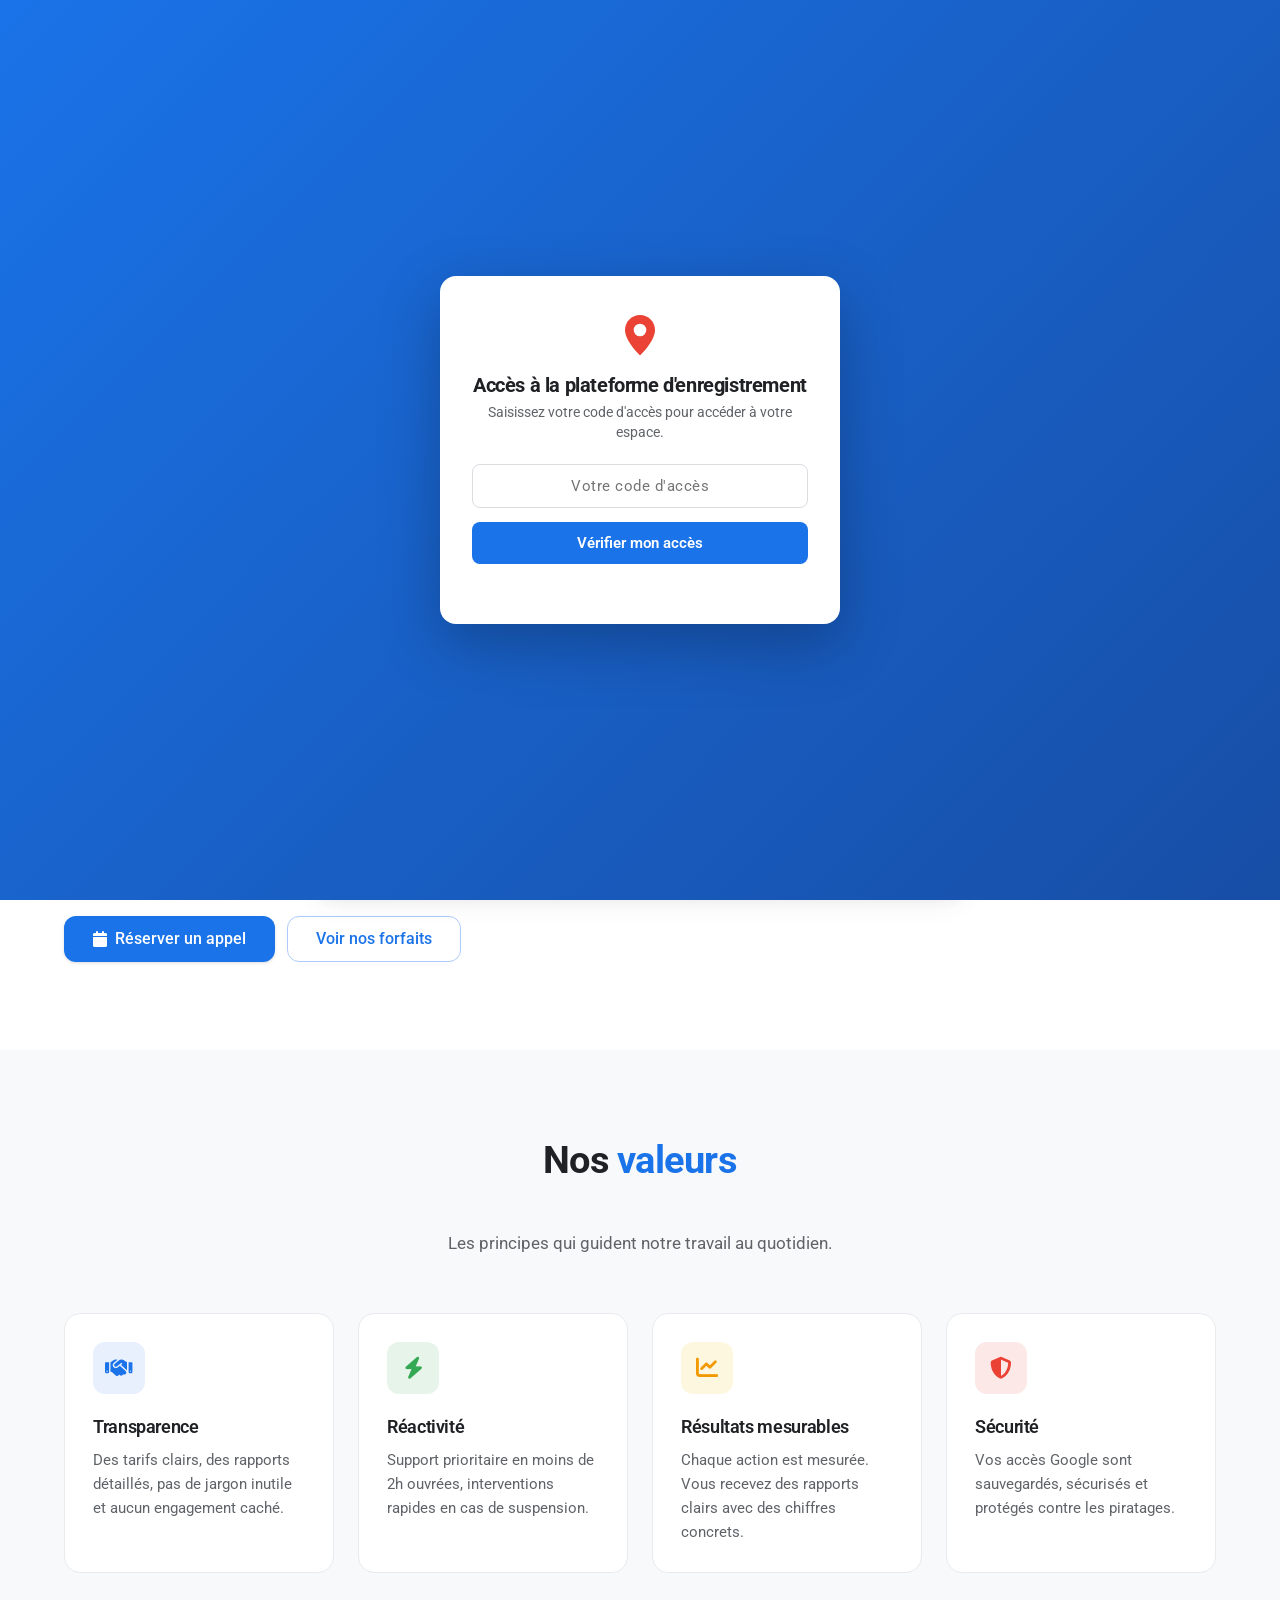
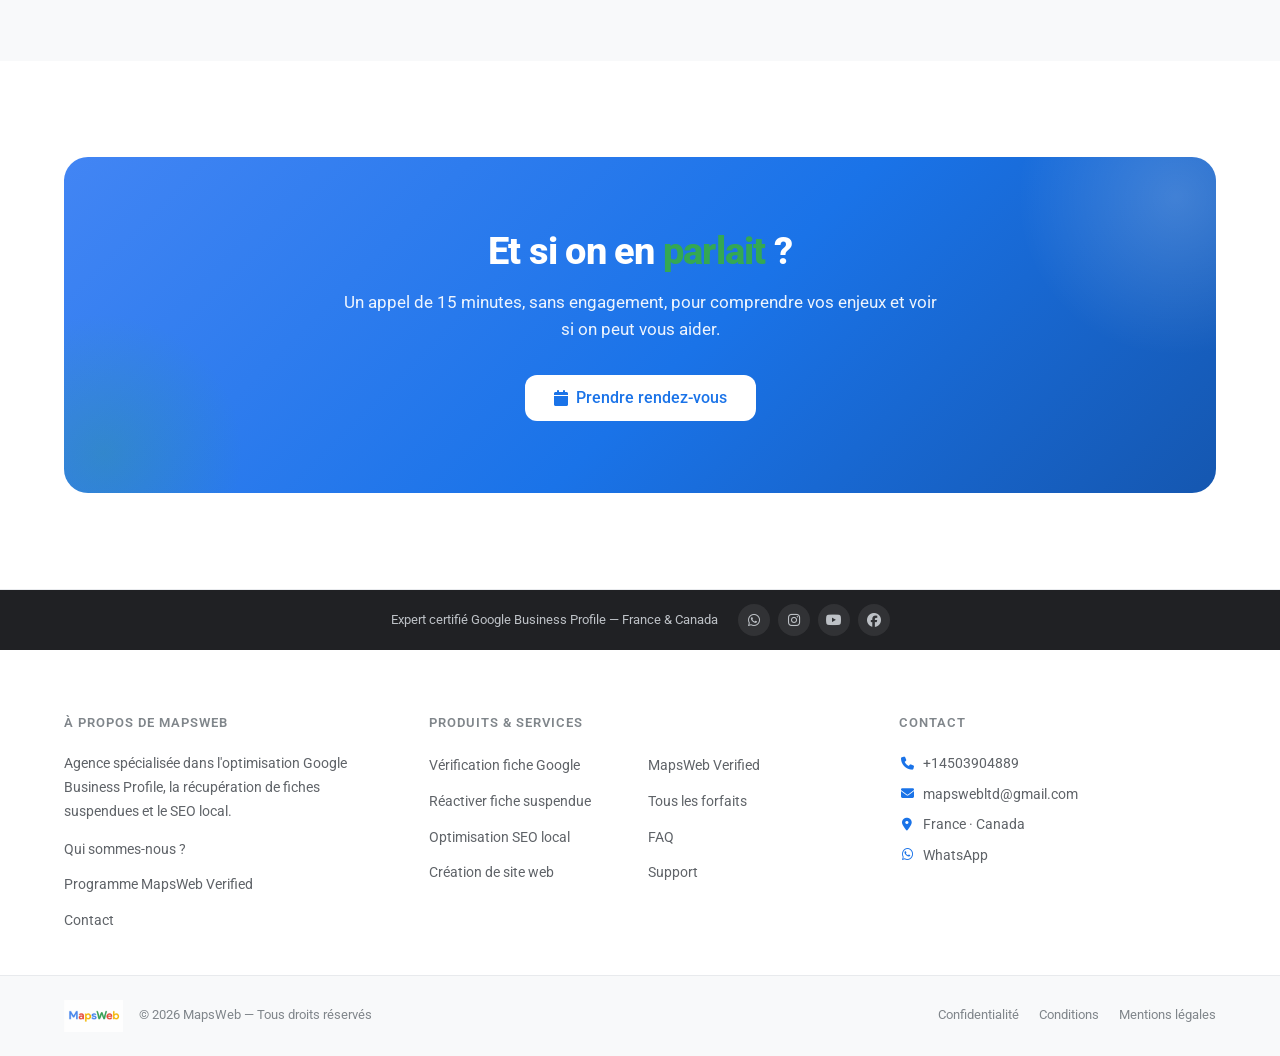
==== mapsweb-site/pages/a-propos.html @ fd5aecb0 "Add files via upload" ====
<!DOCTYPE html>
<html lang="fr">
<head>
<meta charset="UTF-8">
<meta name="viewport" content="width=device-width, initial-scale=1.0">
<title>À propos — MapsWeb</title>
<link rel="icon" type="image/svg+xml" href="../img/favicon.svg">
<link rel="icon" type="image/png" sizes="32x32" href="../img/favicon-32.png">
<link rel="icon" type="image/png" sizes="16x16" href="../img/favicon-16.png">
<link rel="apple-touch-icon" href="../img/apple-touch-icon.png">
<link rel="shortcut icon" href="../img/favicon.ico">
<meta name="description" content="Découvrez MapsWeb, agence certifiée Google Business Profile.">
<link rel="preconnect" href="https://fonts.googleapis.com">
<link rel="preconnect" href="https://fonts.gstatic.com" crossorigin>
<link href="https://fonts.googleapis.com/css2?family=Roboto:wght@300;400;500;700;900&family=Material+Icons&family=Material+Icons+Outlined&display=swap" rel="stylesheet">
<link rel="stylesheet" href="https://cdnjs.cloudflare.com/ajax/libs/font-awesome/6.4.0/css/all.min.css">
<link rel="stylesheet" href="../css/mapsweb.css">
<link rel="stylesheet" href="../css/header-footer.css">

</head>
<body>

<header class="mw-header">
  <div class="mw-container mw-header-row">
    <a href="../index.html" class="mw-brand" aria-label="MapsWeb - Accueil">
      <span class="mw-brand-logo"><img src="../img/mapsweb-logo-google.png" alt="MapsWeb"></span>
      <span class="mw-verified-badge"><i class="fa-solid fa-circle-check"></i> Google Business Verified Agency</span>
    </a>
    <nav class="mw-nav" aria-label="Menu principal">
      <ul class="mw-menu" id="mw-main-menu">
        <li><a href="../index.html">Accueil</a></li>
        <li><a href="a-propos.html" class="active">À propos</a></li>
        <li><a href="services.html">Services</a></li>
        <li><a href="verified.html">MapsWeb Verified</a></li>
        <li><a href="tarifs.html">Nos Forfaits</a></li>
        <li><a href="contact.html">Contact</a></li>
      </ul>
    </nav>
    <div class="mw-header-right">
      <a href="contact.html" class="btn btn-primary btn-sm">Demander mon audit gratuit</a>
      <button class="mw-burger" id="mw-burger" aria-label="Ouvrir le menu"><span></span><span></span><span></span></button>
    </div>
  </div>
</header>

<section class="inner-hero">
  <div class="container-narrow">
    <span class="g-dots"><span></span><span></span><span></span><span></span></span>
    <h1>À propos de <span class="text-blue">MapsWeb</span></h1>
    <p class="lead">Une agence 100% spécialisée Google Business Profile, avec une obsession : rendre les entreprises locales incontournables sur Google et Maps.</p>
  </div>
</section>

<section class="about-story">
  <div class="container">
    <div class="about-grid">
      <div>
        <span class="eyebrow">Notre histoire</span>
        <h2>Passionnés de visibilité locale au service de votre croissance</h2>
        <p>C'est une chose d'être passionné par quelque chose, mais c'en est une autre de mettre cette passion au service de résultats utiles. Notre objectif est simple : vous aider à atteindre vos objectifs commerciaux grâce à une visibilité maîtrisée sur Google.</p>
        <p>Fondée par des experts certifiés Google Business Profile intervenant aussi bien en France qu'au Canada, MapsWeb accompagne aujourd'hui des centaines de TPE, PME, artisans, commerçants et franchises dans leur croissance locale.</p>
        <p>Nous croyons en une approche <strong>transparente</strong>, <strong>mesurable</strong> et <strong>sans langue de bois</strong> : chaque action a un objectif concret et chaque euro investi doit générer un retour.</p>
        <div class="about-cta">
          <a href="contact.html" class="btn btn-primary btn-lg"><i class="fa-solid fa-calendar"></i> Réserver un appel</a>
          <a href="tarifs.html" class="btn btn-secondary btn-lg">Voir nos forfaits</a>
        </div>
      </div>
      <div class="about-stats-wrap">
        <div class="about-stats">
          <div class="stat"><b>650+</b><span>Projets livrés</span></div>
          <div class="stat"><b>97%</b><span>Taux de succès réactivations</span></div>
          <div class="stat"><b>500+</b><span>Fiches optimisées</span></div>
          <div class="stat"><b>2 pays</b><span>France &amp; Canada</span></div>
        </div>
      </div>
    </div>
  </div>
</section>

<section class="about-values">
  <div class="container">
    <div class="section-head">
      <h2>Nos <span class="text-blue">valeurs</span></h2>
      <p>Les principes qui guident notre travail au quotidien.</p>
    </div>
    <div class="values-grid">
      <div class="value-card"><div class="icon"><i class="fa-solid fa-handshake"></i></div><h4>Transparence</h4><p>Des tarifs clairs, des rapports détaillés, pas de jargon inutile et aucun engagement caché.</p></div>
      <div class="value-card"><div class="icon" style="background:#e6f4ea;color:#34A853"><i class="fa-solid fa-bolt"></i></div><h4>Réactivité</h4><p>Support prioritaire en moins de 2h ouvrées, interventions rapides en cas de suspension.</p></div>
      <div class="value-card"><div class="icon" style="background:#fef7e0;color:#f29900"><i class="fa-solid fa-chart-line"></i></div><h4>Résultats mesurables</h4><p>Chaque action est mesurée. Vous recevez des rapports clairs avec des chiffres concrets.</p></div>
      <div class="value-card"><div class="icon" style="background:#fce8e6;color:#EA4335"><i class="fa-solid fa-shield-halved"></i></div><h4>Sécurité</h4><p>Vos accès Google sont sauvegardés, sécurisés et protégés contre les piratages.</p></div>
    </div>
  </div>
</section>

<section class="need-help">
  <div class="container">
    <div class="need-help-card">
      <h2>Et si on en <span style="color:#34A853">parlait</span> ?</h2>
      <p>Un appel de 15 minutes, sans engagement, pour comprendre vos enjeux et voir si on peut vous aider.</p>
      <div class="cta-row"><a href="contact.html" class="btn btn-light btn-lg"><i class="fa-solid fa-calendar"></i> Prendre rendez-vous</a></div>
    </div>
  </div>
</section>

<footer class="mw-footer">
  <div class="mw-f-top">
    <div class="mw-container mw-f-top-row">
      <span>Expert certifié Google Business Profile — France &amp; Canada</span>
      <span class="mw-f-top-social">
        <a href="https://wa.me/14503904889" target="_blank" rel="noopener" aria-label="WhatsApp"><i class="fa-brands fa-whatsapp"></i></a>
        <a href="#" aria-label="Instagram"><i class="fa-brands fa-instagram"></i></a>
        <a href="#" aria-label="YouTube"><i class="fa-brands fa-youtube"></i></a>
        <a href="#" aria-label="Facebook"><i class="fa-brands fa-facebook"></i></a>
      </span>
    </div>
  </div>
  <div class="mw-f-main">
    <div class="mw-container mw-f-grid">
      <div class="mw-f-col">
        <h4>À propos de MapsWeb</h4>
        <p style="font-size:.875rem;color:#5f6368;line-height:1.7">Agence spécialisée dans l'optimisation Google Business Profile, la récupération de fiches suspendues et le SEO local.</p>
        <ul>
          <li><a href="a-propos.html">Qui sommes-nous ?</a></li>
          <li><a href="verified.html">Programme MapsWeb Verified</a></li>
          <li><a href="contact.html">Contact</a></li>
        </ul>
      </div>
      <div class="mw-f-col">
        <h4>Produits &amp; Services</h4>
        <div class="mw-f-col-split">
          <ul>
            <li><a href="services.html#verification">Vérification fiche Google</a></li>
            <li><a href="services.html#suspendue">Réactiver fiche suspendue</a></li>
            <li><a href="services.html#seo">Optimisation SEO local</a></li>
            <li><a href="services.html#site">Création de site web</a></li>
          </ul>
          <ul>
            <li><a href="verified.html">MapsWeb Verified</a></li>
            <li><a href="tarifs.html">Tous les forfaits</a></li>
            <li><a href="faq.html">FAQ</a></li>
            <li><a href="contact.html">Support</a></li>
          </ul>
        </div>
      </div>
      <div class="mw-f-col">
        <h4>Contact</h4>
        <div class="contact-list">
          <a href="tel:+14503904889"><i class="fa-solid fa-phone"></i> +14503904889</a>
          <a href="mailto:mapswebltd@gmail.com"><i class="fa-solid fa-envelope"></i> mapswebltd@gmail.com</a>
          <a href="#"><i class="fa-solid fa-location-dot"></i> France · Canada</a>
          <a href="https://wa.me/14503904889" target="_blank" rel="noopener"><i class="fa-brands fa-whatsapp"></i> WhatsApp</a>
        </div>
      </div>
    </div>
  </div>
  <div class="mw-f-bottom">
    <div class="mw-container mw-f-bottom-row">
      <div class="mw-f-brand">
        <img src="../img/mapsweb-logo-google.png" alt="MapsWeb">
        <p>© 2026 MapsWeb — Tous droits réservés</p>
      </div>
      <div class="mw-f-links">
        <a href="#">Confidentialité</a>
        <a href="#">Conditions</a>
        <a href="#">Mentions légales</a>
      </div>
    </div>
  </div>
</footer>

<div class="cookies_sec" id="mw-cookie">
  <p><b>🍪 Cookies</b> — Nous utilisons des cookies pour améliorer votre expérience et mesurer l'audience.</p>
  <button class="btn btn-primary btn-sm" id="mw-cookie-accept">J'accepte</button>
</div>

<script src="../js/mapsweb.js" defer></script>
<script>
document.addEventListener('DOMContentLoaded',function(){
  var b=document.getElementById('mw-burger'),n=document.querySelector('.mw-nav');
  if(b&&n)b.addEventListener('click',function(){var o=n.classList.toggle('open');b.classList.toggle('open',o);});
});
</script>
<script src="../js/social-proof-data.js"></script>
<script src="../js/social-proof.js"></script>
<script src="../js/access-gate.js"></script>
<button id="mw-back-to-top" class="mw-back-to-top" aria-label="Retour en haut"><i class="fa-solid fa-chevron-up"></i></button>
</body></html>
---- mapsweb-site/css/mapsweb.css ----
/* ============================================================
   MAPSWEB — DESIGN SYSTEM v2 (refonte professionnelle)
   Palette Google Material Design · Grille 12 colonnes · Espacement 8pt
   Auteur : Design System senior
   ============================================================ */

/* ---------- RESET ---------- */
*,*::before,*::after{box-sizing:border-box}
html{scroll-behavior:smooth;-webkit-text-size-adjust:100%}
html,body{overflow-x:hidden}
body{margin:0;font-family:'Roboto','Helvetica Neue',Arial,sans-serif;font-size:16px;line-height:1.6;color:#202124;background:#fff;-webkit-font-smoothing:antialiased;-moz-osx-font-smoothing:grayscale}
img,svg,video{max-width:100%;height:auto;display:block}
a{color:inherit;text-decoration:none;transition:color .2s ease}
ul,ol{margin:0;padding:0;list-style:none}
button{font-family:inherit;cursor:pointer;border:none;background:none}
h1,h2,h3,h4,h5,h6{margin:0 0 16px;font-family:'Roboto',sans-serif;font-weight:700;line-height:1.2;color:#202124;letter-spacing:-.02em}
p{margin:0 0 16px}
input,textarea,select{font-family:inherit}

/* ---------- DESIGN TOKENS ---------- */
:root{
  /* Google brand */
  --blue:#4285F4;--red:#EA4335;--yellow:#FBBC04;--green:#34A853;
  /* Blues */
  --blue-700:#1557b0;--blue-600:#1a73e8;--blue-500:#4285F4;
  --blue-50:#e8f0fe;--blue-100:#d2e3fc;--blue-200:#aecbfa;
  /* Neutres Material */
  --grey-900:#202124;--grey-800:#3c4043;--grey-700:#5f6368;
  --grey-600:#80868b;--grey-500:#9aa0a6;--grey-400:#dadce0;
  --grey-300:#e8eaed;--grey-200:#f1f3f4;--grey-100:#f8f9fa;
  /* Surfaces */
  --bg:#fff;--surface:#fff;
  /* Ombres Material (élevations) */
  --sh-1:0 1px 2px rgba(60,64,67,.10),0 1px 3px 1px rgba(60,64,67,.06);
  --sh-2:0 1px 3px rgba(60,64,67,.12),0 4px 8px 3px rgba(60,64,67,.08);
  --sh-3:0 4px 8px 3px rgba(60,64,67,.10),0 8px 16px 6px rgba(60,64,67,.06);
  --sh-4:0 6px 16px 6px rgba(60,64,67,.12),0 12px 24px 10px rgba(60,64,67,.06);
  /* Rayons */
  --r-sm:6px;--r-md:8px;--r-lg:12px;--r-xl:16px;--r-2xl:24px;--r-pill:999px;
  /* Espacements (8pt grid) */
  --sp-1:4px;--sp-2:8px;--sp-3:12px;--sp-4:16px;--sp-5:24px;
  --sp-6:32px;--sp-7:48px;--sp-8:64px;--sp-9:80px;--sp-10:96px;
  /* Layout */
  --container:1200px;
  --container-narrow:760px;
}

/* ---------- CONTENEUR GLOBAL ---------- */
.container{max-width:var(--container);margin:0 auto;padding:0 24px;width:100%}
.container-narrow{max-width:var(--container-narrow);margin:0 auto;padding:0 24px}

/* ---------- TYPOGRAPHIE ---------- */
h1{font-size:clamp(2rem,4vw,3.25rem);font-weight:800;letter-spacing:-.03em;line-height:1.1}
h2{font-size:clamp(1.75rem,3vw,2.5rem);font-weight:700;letter-spacing:-.02em;line-height:1.15}
h3{font-size:1.375rem;font-weight:600;line-height:1.3}
h4{font-size:1.125rem;font-weight:600;line-height:1.4}
.lead{font-size:1.125rem;color:var(--grey-700);line-height:1.7}
.text-blue{color:var(--blue-600)}
.text-green{color:var(--green)}
.text-red{color:var(--red)}
.text-yellow{color:var(--yellow)}
.text-muted{color:var(--grey-600)}

/* Eyebrow / Label */
.eyebrow{
  display:inline-flex;align-items:center;gap:8px;
  font-size:.75rem;font-weight:600;text-transform:uppercase;
  letter-spacing:1.5px;color:var(--blue-600);margin-bottom:12px;
}
.eyebrow::before{
  content:"";width:24px;height:2px;background:var(--blue-600);border-radius:2px;
}

/* ---------- BOUTONS ---------- */
.btn{
  display:inline-flex;align-items:center;justify-content:center;gap:8px;
  padding:12px 22px;font-size:.9375rem;font-weight:500;line-height:1;
  border-radius:var(--r-md);border:1px solid transparent;
  transition:transform .15s ease, box-shadow .2s ease, background .2s ease, color .2s ease;
  white-space:nowrap;text-align:center;cursor:pointer;
  text-decoration:none;font-family:inherit;
}
.btn:focus-visible{outline:2px solid var(--blue-600);outline-offset:2px}
.btn-lg{padding:14px 28px;font-size:1rem;border-radius:var(--r-lg)}
.btn-sm{padding:8px 16px;font-size:.8125rem;border-radius:var(--r-md)}
.btn i{font-size:1em;flex-shrink:0}
/* Primaire — bleu Google */
.btn-primary{background:var(--blue-600);color:#fff;box-shadow:var(--sh-1)}
.btn-primary:hover{background:var(--blue-700);box-shadow:var(--sh-2);transform:translateY(-1px)}
.btn-primary:active{transform:translateY(0);box-shadow:var(--sh-1)}
/* Secondaire — contour */
.btn-secondary{background:#fff;color:var(--blue-600);border:1px solid var(--blue-200)}
.btn-secondary:hover{background:var(--blue-50);border-color:var(--blue-600);color:var(--blue-700)}
/* Blanc sur fond bleu */
.btn-light{background:#fff;color:var(--blue-600)}
.btn-light:hover{background:var(--blue-50);color:var(--blue-700)}
/* Rouge Google */
.btn-red{background:var(--red);color:#fff;box-shadow:var(--sh-1)}
.btn-red:hover{background:#d93025;box-shadow:var(--sh-2);transform:translateY(-1px)}
/* Vert */
.btn-green{background:var(--green);color:#fff;box-shadow:var(--sh-1)}
.btn-green:hover{background:#2e7d32;box-shadow:var(--sh-2);transform:translateY(-1px)}
/* Jaune Google */
.btn-yellow{background:var(--yellow);color:#202124;box-shadow:var(--sh-1)}
.btn-yellow:hover{background:#f9ab00;box-shadow:var(--sh-2);transform:translateY(-1px)}
.btn-block{width:100%}

/* ---------- CHIPS ---------- */
.mw-chip{
  display:inline-flex;align-items:center;gap:6px;
  padding:5px 12px;font-size:.75rem;font-weight:600;
  border-radius:var(--r-pill);background:var(--grey-200);color:var(--grey-700);
  letter-spacing:.3px;
}
.mw-chip.blue{background:var(--blue-50);color:var(--blue-600)}
.mw-chip.green{background:#e6f4ea;color:var(--green)}
.mw-chip.red{background:#fce8e6;color:var(--red)}
.mw-chip.yellow{background:#fef7e0;color:#b06000}

/* ---------- GOOGLE 4-DOTS ---------- */
.g-dots,.mw-g-dots{display:inline-flex;gap:5px;align-items:center}
.g-dots span,.mw-g-dots span{width:8px;height:8px;border-radius:50%;display:inline-block}
.g-dots span:nth-child(1),.mw-g-dots span:nth-child(1){background:var(--blue)}
.g-dots span:nth-child(2),.mw-g-dots span:nth-child(2){background:var(--red)}
.g-dots span:nth-child(3),.mw-g-dots span:nth-child(3){background:var(--yellow)}
.g-dots span:nth-child(4),.mw-g-dots span:nth-child(4){background:var(--green)}

/* ============================================================
   HERO (Accueil)
   ============================================================ */
.hero{
  padding:72px 0 88px;
  background:
    radial-gradient(1000px 500px at 90% 0%, rgba(66,133,244,.10), transparent 65%),
    radial-gradient(700px 400px at 0% 80%, rgba(52,168,83,.07), transparent 60%),
    linear-gradient(180deg,#f8fbff 0%,#fff 100%);
}
.hero .row{
  display:grid;grid-template-columns:1.1fr .9fr;gap:64px;align-items:center;
}
.hero-trust{
  display:inline-flex;align-items:center;gap:12px;
  padding:8px 16px;background:#fff;border:1px solid var(--grey-300);
  border-radius:var(--r-pill);box-shadow:var(--sh-1);margin-bottom:24px;
  font-size:.8125rem;color:var(--grey-700);font-weight:500;
}
.hero-trust .stars{display:inline-flex;gap:2px;color:var(--yellow)}
.hero-trust .stars i{font-size:.75rem}
.hero-trust .g-dots span{width:7px;height:7px}
h1.hero-title{
  font-size:clamp(2.2rem,4.4vw,3.5rem);font-weight:800;
  line-height:1.08;letter-spacing:-.035em;margin-bottom:20px;
}
h1.hero-title .accent{display:block;color:var(--blue-600)}
h1.hero-title .typing{
  display:block;font-size:.55em;font-weight:500;color:var(--grey-600);
  margin-top:10px;letter-spacing:-.01em;min-height:1.4em;
}
h1.hero-title .typing::after{
  content:"|";display:inline-block;margin-left:2px;
  animation:blink 1s infinite;color:var(--blue-600);font-weight:300;
}
@keyframes blink{0%,49%{opacity:1}50%,100%{opacity:0}}
.hero p.intro{
  font-size:1.0625rem;color:var(--grey-700);line-height:1.7;
  max-width:560px;margin-bottom:28px;
}
.hero p.intro strong{color:var(--grey-900);font-weight:600}
.trust-row{
  display:flex;align-items:center;flex-wrap:wrap;gap:16px;
  margin-bottom:28px;
}
.trust-row .label{font-size:.8125rem;color:var(--grey-600);font-weight:500}
.trust-badges{display:flex;gap:12px;align-items:center}
.rating-box,.trustpilot-box{
  display:flex;align-items:center;gap:8px;padding:8px 14px;
  border-radius:var(--r-md);background:#fff;border:1px solid var(--grey-300);
  box-shadow:var(--sh-1);
}
.g-stars,.tp-stars{font-size:.875rem;letter-spacing:1px;line-height:1}
.g-stars{color:var(--yellow)}
.tp-stars{color:#00b67a}
.g-text{font-size:.8125rem;font-weight:600;color:var(--grey-800);display:flex;align-items:center;gap:4px}
.g-colored{font-weight:800;letter-spacing:-.5px}
.g-colored .b{color:var(--blue)}
.g-colored .r{color:var(--red)}
.g-colored .y{color:var(--yellow)}
.g-colored .g{color:var(--green)}
.g-note{color:var(--grey-600);font-weight:500}
.tp-text{font-size:.8125rem;font-weight:700;color:#00b67a}
.hero-cta{display:flex;gap:12px;flex-wrap:wrap}
.hero-img{
  display:flex;justify-content:center;align-items:center;
  animation:float 6s ease-in-out infinite;
}
.hero-img img{
  max-width:100%;height:auto;
  filter:drop-shadow(0 24px 40px rgba(66,133,244,.18));
}
@keyframes float{0%,100%{transform:translateY(0)}50%{transform:translateY(-14px)}}

/* ============================================================
   PARTENAIRES
   ============================================================ */
.partners{padding:56px 0;background:#fff}
.partners h2{
  font-size:.875rem;font-weight:500;color:var(--grey-600);
  letter-spacing:.8px;text-transform:uppercase;text-align:center;margin-bottom:32px;
}
.partners-logos{
  display:flex;justify-content:center;align-items:center;gap:48px;flex-wrap:wrap;
}
.partners-logos .p-logo{
  height:32px;max-width:140px;object-fit:contain;
  opacity:.65;transition:opacity .25s, transform .25s;filter:grayscale(10%);
}
.partners-logos .p-logo:hover{opacity:1;transform:scale(1.05)}
.partners-logos .p-logo.tall{height:38px}
.partners-logos .p-logo.short{height:26px}
.partners-logos .p-logo.sq{height:30px;max-width:30px}

/* ============================================================
   COMPTEURS
   ============================================================ */
.counters{padding:72px 0;background:var(--grey-100)}
.counters-grid{
  display:grid;grid-template-columns:repeat(4,1fr);gap:20px;
}
.counter-card{
  text-align:center;padding:36px 24px;border-radius:var(--r-xl);
  background:#fff;border:1px solid var(--grey-300);
  transition:all .25s;position:relative;overflow:hidden;
}
.counter-card:hover{box-shadow:var(--sh-2);transform:translateY(-3px);border-color:var(--blue-100)}
.counter-icon{
  width:56px;height:56px;border-radius:var(--r-lg);
  display:flex;align-items:center;justify-content:center;
  margin:0 auto 20px;font-size:22px;
}
.counter-card:nth-child(1) .counter-icon{background:var(--blue-50);color:var(--blue)}
.counter-card:nth-child(2) .counter-icon{background:#e6f4ea;color:var(--green)}
.counter-card:nth-child(3) .counter-icon{background:#fef7e0;color:#f29900}
.counter-card:nth-child(4) .counter-icon{background:#fce8e6;color:var(--red)}
.counter-number{
  font-size:2.75rem;font-weight:800;line-height:1;margin-bottom:8px;
  font-family:'Roboto',sans-serif;letter-spacing:-.03em;
}
.counter-card:nth-child(1) .counter-number{color:var(--blue)}
.counter-card:nth-child(2) .counter-number{color:var(--green)}
.counter-card:nth-child(3) .counter-number{color:#f29900}
.counter-card:nth-child(4) .counter-number{color:var(--red)}
.counter-label{
  font-size:.8125rem;font-weight:500;color:var(--grey-700);
  text-transform:uppercase;letter-spacing:.6px;
}

/* ============================================================
   TÉMOIGNAGE
   ============================================================ */
.testimonial{padding:80px 0;background:#fff}
.testimonial .container{max-width:900px;text-align:center}
.testimonial .quote{
  font-size:clamp(1.125rem,2vw,1.5rem);font-weight:500;
  line-height:1.55;color:var(--grey-800);
  font-style:italic;position:relative;padding:0 32px;margin-bottom:32px;
}
.testimonial .quote::before,.testimonial .quote::after{
  content:"\201C";position:absolute;font-size:5rem;font-family:Georgia,serif;
  color:var(--blue-200);line-height:0;
}
.testimonial .quote::before{top:20px;left:0}
.testimonial .quote::after{content:"\201D";bottom:10px;right:0;top:auto;left:auto}
.testimonial-author{
  display:flex;align-items:center;justify-content:center;gap:16px;
}
.author-avatar{
  width:56px;height:56px;border-radius:50%;
  background:linear-gradient(135deg,var(--blue),var(--green));
  color:#fff;display:flex;align-items:center;justify-content:center;
  font-weight:700;font-size:1.125rem;flex-shrink:0;
}
.author-name{font-weight:600;color:var(--grey-900);font-size:1rem;margin-bottom:2px}
.author-role{font-size:.875rem;color:var(--grey-600);margin-bottom:8px}

/* ============================================================
   SERVICES INTRO + GRILLE 6 CARTES
   ============================================================ */
.services-intro{padding:96px 0 32px;text-align:center;background:#fff}
.services-intro .container-narrow{text-align:center}
.services-intro h2{margin-bottom:16px}
.services-intro p.lead{margin:0 auto}
.services{padding:32px 0 96px;background:#fff}
.services-grid{display:grid;grid-template-columns:repeat(3,1fr);gap:24px}
.service-card{
  position:relative;padding:36px 28px;border-radius:var(--r-xl);
  background:#fff;border:1px solid var(--grey-300);
  transition:all .3s ease;overflow:hidden;
}
.service-card:hover{
  transform:translateY(-6px);box-shadow:var(--sh-3);
  border-color:var(--blue-100);
}
.service-card::before{
  content:"";position:absolute;top:0;left:0;right:0;height:3px;
  background:linear-gradient(90deg,var(--blue),var(--green));
  transform:scaleX(0);transform-origin:left;transition:transform .3s;
}
.service-card:hover::before{transform:scaleX(1)}
.service-number{
  position:absolute;top:20px;right:24px;
  font-size:2.5rem;font-weight:900;color:rgba(66,133,244,.08);
  line-height:1;letter-spacing:-.04em;
}
.service-icon{
  width:52px;height:52px;border-radius:var(--r-lg);
  background:var(--blue-50);color:var(--blue-600);
  display:flex;align-items:center;justify-content:center;
  font-size:22px;margin-bottom:20px;transition:all .25s;
}
.service-card:nth-child(2) .service-icon{background:#e6f4ea;color:var(--green)}
.service-card:nth-child(3) .service-icon{background:#fef7e0;color:#f29900}
.service-card:nth-child(4) .service-icon{background:#fce8e6;color:var(--red)}
.service-card:nth-child(5) .service-icon{background:#f3e8fd;color:#9334e6}
.service-card:nth-child(6) .service-icon{background:#e6f4fb;color:#0097a7}
.service-card:hover .service-icon{transform:scale(1.08)}
.service-card h3{margin-bottom:12px;font-size:1.125rem;color:var(--grey-900)}
.service-card p{color:var(--grey-700);font-size:.9375rem;line-height:1.65;margin:0}

/* ============================================================
   PREMIUM / EBOOK — sections alternées image+texte
   ============================================================ */
.premium,.ebook{padding:96px 0}
.premium{background:var(--grey-100)}
.ebook{background:#fff}
.premium-grid,.ebook-grid{
  display:grid;grid-template-columns:1fr 1fr;gap:80px;align-items:center;
}
.ebook-grid{direction:rtl}
.ebook-grid > *{direction:ltr}
.premium-img,.ebook-img{text-align:center}
.premium-img img,.ebook-img img{
  max-width:100%;height:auto;border-radius:var(--r-2xl);
  box-shadow:var(--sh-3);
}
.ebook-img img{transition:transform .3s}
.ebook-img img:hover{transform:translateY(-6px) rotate(-1deg)}
.premium h2,.ebook h2{margin-bottom:20px;font-size:clamp(1.75rem,2.8vw,2.25rem)}
.premium p,.ebook p{color:var(--grey-700);line-height:1.7;font-size:1rem;margin-bottom:16px}
.premium-features{list-style:none;margin:24px 0 28px;padding:0}
.premium-features li{
  display:flex;align-items:flex-start;gap:12px;
  padding:8px 0;font-size:.9375rem;color:var(--grey-800);
}
.premium-features li i{
  color:var(--green);font-size:.875rem;margin-top:6px;flex-shrink:0;
  width:20px;height:20px;border-radius:50%;background:#e6f4ea;
  display:flex;align-items:center;justify-content:center;
}
.ebook .offer{
  display:inline-block;font-weight:500;color:var(--blue-600);
  background:var(--blue-50);padding:8px 16px;border-radius:var(--r-pill);
  font-size:.875rem;margin-bottom:24px;
}

/* ============================================================
   NEED HELP / CTA BANNER
   ============================================================ */
.need-help{padding:96px 0}
.need-help-card,.cta-banner-inner{
  background:linear-gradient(135deg,#4285F4 0%,#1a73e8 55%,#1557b0 100%);
  border-radius:var(--r-2xl);padding:72px 48px;text-align:center;color:#fff;
  position:relative;overflow:hidden;
}
.need-help-card::before{
  content:"";position:absolute;top:-120px;right:-120px;width:320px;height:320px;
  background:radial-gradient(circle,rgba(255,255,255,.18),transparent 70%);border-radius:50%;
}
.need-help-card::after{
  content:"";position:absolute;bottom:-100px;left:-100px;width:280px;height:280px;
  background:radial-gradient(circle,rgba(52,168,83,.22),transparent 70%);border-radius:50%;
}
.need-help-card h2,.cta-banner-inner h2{
  color:#fff;font-size:clamp(1.75rem,3vw,2.5rem);font-weight:800;
  margin-bottom:16px;position:relative;z-index:1;letter-spacing:-.02em;
}
.need-help-card p,.cta-banner-inner p{
  color:rgba(255,255,255,.92);font-size:1.0625rem;max-width:600px;
  margin:0 auto 32px;line-height:1.6;position:relative;z-index:1;
}
.cta-row{display:flex;gap:12px;justify-content:center;flex-wrap:wrap;position:relative;z-index:1}

/* ============================================================
   INNER PAGES — HERO SECONDAIRE
   ============================================================ */
.inner-hero{
  padding:88px 0 64px;text-align:center;
  background:
    radial-gradient(800px 300px at 50% 0%, rgba(66,133,244,.08), transparent 60%),
    linear-gradient(180deg,#f8fbff 0%,#fff 100%);
}
.inner-hero h1{margin-bottom:16px}
.inner-hero .lead{max-width:var(--container-narrow);margin:0 auto;font-size:1.0625rem}
.inner-hero .hero-ctas{margin-top:32px;display:flex;gap:12px;justify-content:center;flex-wrap:wrap}

/* ============================================================
   BLOCS GÉNÉRIQUES (utilisés par les pages internes)
   ============================================================ */
.section{padding:88px 0}
.section-alt{background:var(--grey-100)}
.section-head{text-align:center;margin-bottom:56px;max-width:var(--container-narrow);margin-left:auto;margin-right:auto}
.section-head h2{margin-bottom:16px}
.section-head p{color:var(--grey-700);font-size:1.0625rem;margin:0}

/* Grille de cartes génériques (avantages, process, etc.) */
.benefits-grid,.values-grid,.process-steps,.help-cards{
  display:grid;gap:24px;
}
.benefits-grid{grid-template-columns:repeat(3,1fr)}
.values-grid{grid-template-columns:repeat(4,1fr)}
.process-steps{grid-template-columns:repeat(3,1fr)}
.help-cards{grid-template-columns:repeat(2,1fr);max-width:720px;margin:0 auto}
.benefit-card,.value-card,.step-card,.help-card{
  padding:28px;border-radius:var(--r-xl);background:#fff;
  border:1px solid var(--grey-300);transition:all .25s;
}
.benefit-card:hover,.value-card:hover,.step-card:hover,.help-card:hover{
  box-shadow:var(--sh-2);transform:translateY(-4px);border-color:var(--blue-100);
}
.benefit-card .icon,.value-card .icon{
  width:48px;height:48px;border-radius:var(--r-lg);
  background:var(--blue-50);color:var(--blue-600);
  display:flex;align-items:center;justify-content:center;
  font-size:20px;margin-bottom:16px;
}
.value-card .icon{background:#e6f4ea;color:var(--green)}
.value-card:nth-child(3) .icon{background:#fef7e0;color:#f29900}
.value-card:nth-child(4) .icon{background:#fce8e6;color:var(--red)}
.benefit-card h4,.value-card h4,.step-card h4{margin-bottom:8px}
.benefit-card p,.value-card p,.step-card p{color:var(--grey-700);font-size:.9375rem;line-height:1.6;margin:0}
.step-card{text-align:center;padding:40px 28px}
.step-num{
  width:56px;height:56px;border-radius:50%;
  background:linear-gradient(135deg,var(--blue),var(--blue-700));
  color:#fff;font-size:1.375rem;font-weight:800;
  display:inline-flex;align-items:center;justify-content:center;
  margin:0 auto 20px;box-shadow:0 8px 20px rgba(26,115,232,.25);
}
.help-card{
  display:flex;align-items:center;gap:16px;padding:20px 24px;
  box-shadow:var(--sh-1);text-align:left;
}
.help-card .icon{
  width:48px;height:48px;border-radius:var(--r-lg);
  display:flex;align-items:center;justify-content:center;
  font-size:20px;flex-shrink:0;
}
.help-card.call .icon{background:var(--blue-50);color:var(--blue)}
.help-card.whatsapp .icon{background:#e6f4ea;color:var(--green)}
.help-card .h{font-weight:600;color:var(--grey-900);font-size:.9375rem;margin-bottom:2px}
.help-card .s{font-size:.8125rem;color:var(--grey-600)}

/* Map section */
.map-section{padding:88px 0;text-align:center;background:#fff}
.map-holder{
  max-width:1000px;margin:0 auto;
  background:linear-gradient(180deg,#f8fbff,#eef3fb);
  border-radius:var(--r-2xl);padding:48px 32px;position:relative;
  border:1px solid var(--blue-100);
}
.map-holder svg{width:100%;height:auto}

/* Pricing 3-col (Verified) */
.pricing-grid-3{display:grid;grid-template-columns:repeat(3,1fr);gap:24px;max-width:1100px;margin:0 auto}
.pricing-grid-3 .mw-pricing{padding:36px 28px}

/* Blog */
.blog-grid{display:grid;grid-template-columns:repeat(3,1fr);gap:28px}
.blog-card{
  background:#fff;border:1px solid var(--grey-300);border-radius:var(--r-xl);
  overflow:hidden;transition:all .25s;display:flex;flex-direction:column;
}
.blog-card:hover{box-shadow:var(--sh-3);transform:translateY(-4px);border-color:var(--blue-100)}
.blog-card .blog-thumb{
  height:180px;background:linear-gradient(135deg,var(--blue-50),#e6f4ea);
  display:flex;align-items:center;justify-content:center;font-size:3rem;color:var(--blue-600);
}
.blog-card .blog-body{padding:24px;flex:1;display:flex;flex-direction:column}
.blog-card .blog-meta{font-size:.75rem;color:var(--grey-600);text-transform:uppercase;letter-spacing:.6px;margin-bottom:8px}
.blog-card h4{margin-bottom:8px;font-size:1.0625rem}
.blog-card h4 a:hover{color:var(--blue-600)}
.blog-card p{font-size:.875rem;color:var(--grey-700);line-height:1.6;flex:1;margin-bottom:16px}
.blog-card .read-more{font-size:.875rem;font-weight:500;color:var(--blue-600);margin-top:auto}
.blog-card .read-more:hover{color:var(--blue-700)}
.blog-card .read-more i{font-size:.75rem;margin-left:4px;transition:transform .2s}
.blog-card .read-more:hover i{transform:translateX(3px)}

/* About story */
.about-story{padding:88px 0}
.about-story .container.row{display:grid;grid-template-columns:1fr 1fr;gap:72px;align-items:center}
.about-story h2{margin-bottom:20px}
.about-story p{color:var(--grey-700);line-height:1.7;margin-bottom:16px}
.about-stats{display:grid;grid-template-columns:repeat(4,1fr);gap:20px;margin-top:32px}
.about-stats .stat{text-align:center}
.about-stats .stat b{
  display:block;font-size:2rem;font-weight:800;color:var(--blue-600);line-height:1;letter-spacing:-.02em;
}
.about-stats .stat span{font-size:.8125rem;color:var(--grey-600);text-transform:uppercase;letter-spacing:.6px}

/* Contact */
.contact-section{padding:88px 0}
.contact-section .container.row{display:grid;grid-template-columns:1fr 1.2fr;gap:56px;align-items:start}
.contact-info{display:flex;flex-direction:column;gap:20px}
.contact-item{
  display:flex;gap:16px;padding:24px;border-radius:var(--r-lg);
  background:var(--grey-100);border:1px solid var(--grey-300);
}
.contact-item i{
  width:44px;height:44px;border-radius:var(--r-md);
  background:var(--blue-50);color:var(--blue-600);
  display:flex;align-items:center;justify-content:center;flex-shrink:0;font-size:18px;
}
.contact-item b{display:block;font-weight:600;margin-bottom:4px;color:var(--grey-900)}
.contact-item a,.contact-item span{color:var(--grey-700);font-size:.9375rem}
.contact-item a:hover{color:var(--blue-600)}
.contact-form{
  background:#fff;padding:36px;border-radius:var(--r-xl);
  border:1px solid var(--grey-300);box-shadow:var(--sh-1);
}
.contact-form h3{margin-bottom:20px}
.form-group{margin-bottom:16px}
.form-group label{display:block;font-size:.875rem;font-weight:500;margin-bottom:6px;color:var(--grey-800)}
.form-group input,.form-group textarea,.form-group select{
  width:100%;padding:12px 14px;border:1px solid var(--grey-400);border-radius:var(--r-md);
  font-size:.9375rem;transition:border-color .2s;background:#fff;
}
.form-group input:focus,.form-group textarea:focus,.form-group select:focus{
  outline:none;border-color:var(--blue-600);box-shadow:0 0 0 3px rgba(26,115,232,.15);
}

/* FAQ */
.faq-section{padding:88px 0}
.faq-list{max-width:840px;margin:0 auto}
.faq-item{
  border-bottom:1px solid var(--grey-300);padding:4px 0;
}
.faq-q{
  width:100%;display:flex;justify-content:space-between;align-items:center;
  padding:20px 0;text-align:left;font-size:1rem;font-weight:500;
  color:var(--grey-900);background:none;border:none;cursor:pointer;gap:16px;
}
.faq-q:hover{color:var(--blue-600)}
.faq-q i{
  flex-shrink:0;width:28px;height:28px;border-radius:50%;
  background:var(--blue-50);color:var(--blue-600);
  display:inline-flex;align-items:center;justify-content:center;font-size:.875rem;
  transition:transform .25s;
}
.faq-item.open .faq-q i{transform:rotate(180deg);background:var(--blue-600);color:#fff}
.faq-a{
  max-height:0;overflow:hidden;transition:max-height .35s ease, padding .3s;
  color:var(--grey-700);font-size:.9375rem;line-height:1.7;
}
.faq-item.open .faq-a{max-height:400px;padding-bottom:20px}

/* Service detail (pages services — 6 sections alternées) */
.service-detail{padding:80px 0}
.service-detail:nth-child(even){background:var(--grey-100)}
.service-detail .container.row{display:grid;grid-template-columns:1fr 1fr;gap:72px;align-items:center}
.service-detail.reverse .sd-text{order:2}
.service-detail.reverse .sd-visual{order:1}
.sd-text{position:relative;padding-top:8px}
.sd-text .mw-service-number{
  position:absolute;top:-24px;right:0;
  font-size:7rem;font-weight:900;color:rgba(66,133,244,.06);
  line-height:1;pointer-events:none;letter-spacing:-.04em;
}
.sd-text .service-icon{
  width:56px;height:56px;border-radius:var(--r-lg);
  background:var(--blue-50);color:var(--blue-600);
  display:flex;align-items:center;justify-content:center;
  font-size:22px;margin-bottom:20px;
}
.sd-text h2{margin-bottom:16px;font-size:clamp(1.5rem,2.4vw,2rem)}
.sd-text p{color:var(--grey-700);line-height:1.7;margin-bottom:16px}
.sd-visual{
  background:linear-gradient(135deg,var(--blue-50),#e6f4ea);
  border-radius:var(--r-2xl);aspect-ratio:4/3;
  display:flex;align-items:center;justify-content:center;
  font-size:5rem;color:var(--blue-600);
}
.sd-checklist{list-style:none;margin:20px 0 28px;padding:0}
.sd-checklist li{
  display:flex;align-items:flex-start;gap:10px;padding:6px 0;
  font-size:.9375rem;color:var(--grey-800);
}
.sd-checklist li i{color:var(--green);margin-top:6px;font-size:.75rem;flex-shrink:0}

/* Cookie banner */
.cookies_sec{
  position:fixed;bottom:16px;left:16px;right:16px;max-width:640px;margin:0 auto;
  background:#fff;border-radius:var(--r-xl);box-shadow:var(--sh-4);
  padding:20px 24px;display:flex;align-items:center;gap:16px;z-index:999;
  border:1px solid var(--grey-300);
}
.cookies_sec p{margin:0;font-size:.875rem;color:var(--grey-700);flex:1}
.cookies_sec p b{color:var(--grey-900);font-weight:600}
.cookies_sec .btn{flex-shrink:0}

/* ============================================================
   RESPONSIVE
   ============================================================ */
@media (max-width:1024px){
  .hero{padding:56px 0 72px}
  .hero .row{grid-template-columns:1fr;gap:48px;text-align:center}
  .hero p.intro{margin:0 auto 24px}
  .hero-trust,.trust-row,.hero-cta{justify-content:center}
  .hero-img{max-width:440px;margin:0 auto}
  .inner-hero .row{grid-template-columns:1fr;gap:40px;text-align:center!important}
  .inner-hero .row .hero-ctas{justify-content:center!important}
  .counters-grid{grid-template-columns:repeat(2,1fr)}
  .services-grid{grid-template-columns:repeat(2,1fr)}
  .benefits-grid{grid-template-columns:repeat(2,1fr)}
  .values-grid{grid-template-columns:repeat(2,1fr)}
  .premium-grid,.ebook-grid,.about-story .container.row,.contact-section .container.row,
  .service-detail .container.row{grid-template-columns:1fr;gap:40px}
  .ebook-grid{direction:ltr}
  .blog-grid{grid-template-columns:repeat(2,1fr)}
  .sd-text .mw-service-number{font-size:5rem}
}
@media (max-width:768px){
  :root{--sp-9:64px;--sp-8:48px}
  .container{padding:0 20px}
  .hero{padding:48px 0 56px}
  h1.hero-title{font-size:2.1rem}
  .verified-badge-xl{width:170px;height:170px;font-size:3.4rem}
  .partners{padding:48px 0}
  .partners-logos{gap:28px}
  .partners-logos .p-logo{height:24px;max-width:90px}
  .partners-logos .p-logo.tall{height:28px}
  .counters{padding:56px 0}
  .counters-grid{gap:14px}
  .counter-card{padding:28px 18px}
  .counter-number{font-size:2.2rem}
  .testimonial{padding:64px 0}
  .services-grid,.benefits-grid,.values-grid,.process-steps,.help-cards,
  .pricing-grid-3,.blog-grid{grid-template-columns:1fr}
  .services{padding:24px 0 64px}
  .service-card{padding:28px 24px}
  .premium,.ebook,.need-help,.section,.about-story,.faq-section,.contact-section{padding:64px 0}
  .need-help-card,.cta-banner-inner{padding:48px 24px}
  .about-stats{grid-template-columns:repeat(2,1fr);gap:16px}
  .cookies_sec{flex-direction:column;align-items:flex-start;text-align:left}
}
@media (max-width:480px){
  .btn-lg{padding:12px 22px;font-size:.9375rem}
  .hero-cta{flex-direction:column;align-items:stretch}
  .hero-cta .btn{width:100%}
  .trust-badges{flex-direction:column;align-items:flex-start}
  .verified-badge-xl{width:130px;height:130px;font-size:2.6rem}
}

/* ============================================================
   COMPATIBILITÉ : classes historiques des pages
   (assure un rendu propre même si le HTML utilise des noms
   de classes un peu différents entre home et pages)
   ============================================================ */
.chip{display:inline-flex;align-items:center;gap:6px;padding:5px 12px;font-size:.75rem;font-weight:600;border-radius:var(--r-pill);background:var(--grey-200);color:var(--grey-700);letter-spacing:.3px}
.chip-green{background:#e6f4ea;color:#1e8e3e}
.chip-blue{background:var(--blue-50);color:var(--blue-600)}
.chip-red{background:#fce8e6;color:var(--red)}
.chip-yellow{background:#fef7e0;color:#b06000}
.w100{width:100%}
.muted,.text-muted{color:var(--grey-600)}
.row{display:grid;grid-template-columns:1fr 1fr;gap:48px;align-items:center}
.row > *{min-width:0}

/* lead-mini */
.lead-mini{font-size:1rem;color:var(--grey-700);line-height:1.6;margin-bottom:16px}

/* checklist (utilisée sur services, tarifs) */
.check-list,.sd-checklist{list-style:none;padding:0;margin:20px 0 28px}
.check-list li{display:flex;align-items:flex-start;gap:10px;padding:7px 0;font-size:.9375rem;color:var(--grey-800);line-height:1.5}
.check-list li i{color:var(--green);font-size:.75rem;margin-top:6px;flex-shrink:0;width:18px;height:18px;border-radius:50%;background:#e6f4ea;display:flex;align-items:center;justify-content:center}

/* sd-cta + price badge sur services */
.sd-cta{display:flex;align-items:center;gap:16px;flex-wrap:wrap;margin-top:24px}
.sd-price{font-weight:700;color:var(--blue-600);font-size:1rem;padding:8px 14px;background:var(--blue-50);border-radius:var(--r-pill)}

/* service detail alternance couleur icône héritée du style inline color */
.sd-text .service-icon{background:var(--blue-50);color:var(--blue-600)}

/* Counter alias (home utilise .counter-card / pages utilisent parfois .counter) */
.counter{text-align:center;padding:28px;border-radius:var(--r-xl);background:#fff;border:1px solid var(--grey-300)}
.counter-num{font-size:2.25rem;font-weight:800;color:var(--blue-600);line-height:1;letter-spacing:-.03em}

/* Verified page */
.verified-hero{text-align:left}
.verified-hero .row{grid-template-columns:1fr 1fr;gap:64px}
.verified-badge-xl{
  display:flex;align-items:center;justify-content:center;
  width:240px;height:240px;margin:0 auto;
  background:linear-gradient(135deg,var(--blue-50),#e6f4ea);
  border-radius:50%;font-size:5rem;color:var(--green);
  box-shadow:0 20px 50px rgba(52,168,83,.2);
  animation:float 5s ease-in-out infinite;
}
.verified-benefits{padding:88px 0;background:var(--grey-100)}
.verified-benefits h2{text-align:center;margin-bottom:48px}
.verified-pricing{padding:88px 0;background:#fff}
.verified-pricing h2{text-align:center;margin-bottom:48px}
.benefit-icon{width:52px;height:52px;border-radius:var(--r-lg);display:flex;align-items:center;justify-content:center;font-size:22px;margin-bottom:20px}
.verified-process{padding:88px 0;background:#fff}
.verified-process h2{text-align:center;margin-bottom:48px}
.verified-process .step{
  text-align:center;padding:36px 24px;border-radius:var(--r-xl);background:#fff;border:1px solid var(--grey-300);
  transition:all .25s;position:relative;
}
.verified-process .step:hover{transform:translateY(-4px);box-shadow:var(--sh-2);border-color:var(--blue-100)}
.verified-process .step-num{margin:0 auto 20px}
.verified-process .step h3{margin-bottom:10px;font-size:1.125rem}
.verified-process .step p{color:var(--grey-700);font-size:.9375rem;line-height:1.6;margin:0}

/* Plan cards (verified) - alias des mw-pricing */
.plan-card{
  background:#fff;border:1px solid var(--grey-300);border-radius:var(--r-xl);
  padding:36px 28px;position:relative;transition:all .25s;display:flex;flex-direction:column;height:100%;
}
.plan-card:hover{transform:translateY(-4px);box-shadow:var(--sh-2);border-color:var(--blue-100)}
.plan-card.popular{border:2px solid var(--yellow);box-shadow:0 16px 40px rgba(251,188,4,.18);transform:translateY(-4px);background:linear-gradient(180deg,#fffdf5 0%,#fff 28%)}
.plan-card.popular::before{
  content:"⭐ Le plus populaire";position:absolute;top:-13px;left:50%;transform:translateX(-50%);
  background:linear-gradient(135deg,#FBBC04,#F9AB00);color:#202124;font-size:.6875rem;font-weight:700;
  padding:6px 16px;border-radius:var(--r-pill);white-space:nowrap;letter-spacing:.4px;
  box-shadow:0 4px 12px rgba(251,188,4,.35);
}
.plan-card h3{font-size:1.25rem;font-weight:700;margin:0 0 8px}
.plan-card .plan-price{
  font-size:2.25rem;font-weight:800;color:var(--blue-600);line-height:1;letter-spacing:-.03em;
  padding-bottom:16px;border-bottom:1px dashed var(--grey-300);margin-bottom:12px;
}
.plan-card .plan-price .currency{font-size:1.25rem;font-weight:700;margin-right:2px;vertical-align:top}
.plan-card .plan-price .period{font-size:1rem;font-weight:500;color:var(--grey-600);margin-left:4px}
.plan-card .plan-sub{font-size:.875rem;color:var(--grey-600);margin:0 0 20px;font-weight:500}

/* About */
.about-story{padding:88px 0}
.about-cta{margin-top:28px;display:flex;gap:12px;flex-wrap:wrap}
.about-values{padding:88px 0;background:var(--grey-100)}
.about-values h2{text-align:center;margin-bottom:48px}
.value-card .value-icon,.value-card .icon{width:52px;height:52px;border-radius:var(--r-lg);background:var(--blue-50);color:var(--blue-600);display:flex;align-items:center;justify-content:center;font-size:22px;margin-bottom:20px}

/* Contact */
.contact-section{padding:88px 0}
.contact-form-wrap{background:#fff;padding:36px;border-radius:var(--r-xl);border:1px solid var(--grey-300);box-shadow:var(--sh-1)}
.contact-details{display:flex;flex-direction:column;gap:16px}
.contact-details .c-item{display:flex;gap:16px;padding:20px;border-radius:var(--r-lg);background:var(--grey-100);border:1px solid var(--grey-300)}
.contact-details .c-item i{width:44px;height:44px;border-radius:var(--r-md);background:var(--blue-50);color:var(--blue-600);display:flex;align-items:center;justify-content:center;flex-shrink:0;font-size:18px}
.contact-details .c-item b{display:block;font-weight:600;margin-bottom:4px}
.contact-details .c-item a{color:var(--grey-700);font-size:.9375rem}
.contact-social{display:flex;gap:10px;margin-top:8px}
.contact-social a{width:40px;height:40px;border-radius:50%;background:var(--grey-200);color:var(--grey-700);display:inline-flex;align-items:center;justify-content:center;transition:.2s}
.contact-social a:hover{background:var(--blue-600);color:#fff;transform:translateY(-2px)}
.form-row{display:grid;grid-template-columns:1fr 1fr;gap:16px}
.form-check{display:flex;align-items:center;gap:10px;font-size:.875rem;color:var(--grey-700);margin-bottom:16px}
.form-check input{width:16px;height:16px;accent-color:var(--blue-600)}

/* Blog */
.blog-list{padding:56px 0 96px}
.blog-cover{height:180px;background:linear-gradient(135deg,var(--blue-50),#e6f4ea);display:flex;align-items:center;justify-content:center;font-size:3rem;color:var(--blue-600)}
.blog-cat{font-size:.75rem;color:var(--blue-600);font-weight:600;text-transform:uppercase;letter-spacing:.6px;margin-bottom:8px}
.blog-read{font-size:.875rem;font-weight:500;color:var(--blue-600)}
.blog-read i{font-size:.75rem;margin-left:4px;transition:.2s}
.blog-read:hover i{transform:translateX(3px)}
.blog-pagination{display:flex;justify-content:center;gap:8px;margin-top:48px}
.blog-pagination a,.blog-pagination span{
  width:40px;height:40px;border-radius:var(--r-md);display:inline-flex;
  align-items:center;justify-content:center;font-size:.875rem;
  border:1px solid var(--grey-300);color:var(--grey-700);background:#fff;
}
.blog-pagination a:hover{background:var(--blue-50);color:var(--blue-600);border-color:var(--blue-200)}
.blog-pagination .current{background:var(--blue-600);color:#fff;border-color:var(--blue-600)}

/* FAQ override */
.faq-section .faq-q{font-size:1.0625rem}

/* ---------- Layout services détail : grille image+texte ---------- */
.service-detail{padding:96px 0}
.service-detail:nth-child(even){background:var(--grey-100)}
.sd-grid{display:grid;grid-template-columns:1fr 1fr;gap:72px;align-items:center}
.service-detail.reverse .sd-text{order:2}
.service-detail.reverse .sd-visual{order:1}
.sd-text{position:relative}
.sd-text .mw-service-number{
  position:absolute;top:-28px;right:0;font-size:7rem;font-weight:900;
  color:rgba(66,133,244,.06);line-height:1;pointer-events:none;letter-spacing:-.04em;
}
.sd-text h2{margin-bottom:16px;font-size:clamp(1.5rem,2.4vw,2rem)}
.sd-text .sd-intro{font-size:1.125rem;color:var(--blue-600);font-weight:500;margin-bottom:16px;line-height:1.5}
.sd-text p{color:var(--grey-700);line-height:1.7;margin-bottom:16px}
.sd-text .service-icon{width:56px;height:56px;border-radius:var(--r-lg);display:flex;align-items:center;justify-content:center;font-size:22px;margin-bottom:24px}
.sd-visual{border-radius:var(--r-2xl);overflow:hidden}
.sd-cta{display:flex;align-items:center;gap:12px;flex-wrap:wrap;margin-top:28px}
.sd-price{font-weight:700;color:var(--blue-600);font-size:.9375rem;padding:8px 14px;background:var(--blue-50);border-radius:var(--r-pill)}

/* ---------- About ---------- */
.about-grid{display:grid;grid-template-columns:1.3fr 1fr;gap:64px;align-items:center}
.about-stats-wrap{padding:32px}
.about-stats{display:grid;grid-template-columns:1fr 1fr;gap:20px}
.about-stats .stat{
  text-align:center;padding:28px 20px;border-radius:var(--r-xl);
  background:#fff;border:1px solid var(--grey-300);box-shadow:var(--sh-1);
}
.about-stats .stat b{
  display:block;font-size:2rem;font-weight:800;color:var(--blue-600);
  line-height:1;letter-spacing:-.02em;margin-bottom:8px;
}
.about-stats .stat span{font-size:.8125rem;color:var(--grey-600);text-transform:uppercase;letter-spacing:.6px}

/* ---------- Contact ---------- */
.contact-grid{display:grid;grid-template-columns:1fr 1.2fr;gap:48px;align-items:start}
.contact-form h3{margin-bottom:8px}
.contact-form-wrap{background:#fff;padding:40px;border-radius:var(--r-2xl);border:1px solid var(--grey-300);box-shadow:var(--sh-2)}
@media (max-width:1024px){
  .sd-grid,.about-grid,.contact-grid{grid-template-columns:1fr;gap:40px}
  .service-detail.reverse .sd-text{order:1}
  .service-detail.reverse .sd-visual{order:2}
}
@media (max-width:640px){
  .about-stats{grid-template-columns:1fr}
  .sd-text .mw-service-number{font-size:4.5rem;top:-16px}
}
---- mapsweb-site/css/header-footer.css ----
/* ==========================================================
   MAPSWEB — HEADER + FOOTER (refonte)
   Design : sticky, 3 colonnes, menu dropdown, CTA Google-blue
   ========================================================== */

/* Conteneur aligné sur le container principal */
.mw-container{max-width:1200px;margin:0 auto;padding:0 24px}

/* ==========================================================
   TOPBAR (sombre, fine) — visible sur desktop, convertie
   en barre utilitaire en haut de page
   ========================================================== */
.mw-topbar{
  background:#202124;color:#bdc1c6;font-size:.8125rem;
  padding:8px 0;
}
.mw-topbar-row{
  display:flex;justify-content:flex-end;align-items:center;
  gap:20px;flex-wrap:wrap;
}
.mw-topbar-phone{
  color:#bdc1c6;text-decoration:none;
  display:inline-flex;align-items:center;gap:6px;
  transition:color .2s;
}
.mw-topbar-phone i{color:var(--blue);font-size:.75rem}
.mw-topbar-phone:hover{color:#fff}
.mw-topbar-cta{
  font-size:.75rem !important;padding:6px 12px !important;
}

/* ==========================================================
   HEADER — sticky, ombre portée douce
   ========================================================== */
.mw-header{
  background:#fff;
  border-bottom:1px solid #e8eaed;
  position:sticky;top:0;z-index:1000;
  box-shadow:0 2px 8px rgba(60,64,67,.05);
  backdrop-filter:saturate(180%) blur(6px);
  background:rgba(255,255,255,.95);
}
.mw-header-row{
  display:grid;
  grid-template-columns:260px 1fr auto;
  align-items:center;
  gap:24px;
  padding:14px 0;
}

/* Colonne 1 : logo + badge */
.mw-brand{
  display:flex;flex-direction:column;gap:4px;align-items:flex-start;
  text-decoration:none;
}
.mw-brand-logo{display:block;line-height:0}
.mw-brand-logo img{height:42px;width:auto;max-height:44px;display:block}
.mw-verified-badge{
  display:inline-flex;align-items:center;gap:5px;
  background:#e6f4ea;color:#1e8e3e;
  font-size:.6875rem;font-weight:600;padding:3px 8px;border-radius:var(--r-pill);
  letter-spacing:.2px;margin-top:4px;line-height:1;
}
.mw-verified-badge i{font-size:.625rem}

/* Colonne 2 : navigation centrale */
.mw-nav{display:flex;justify-content:center}
.mw-menu{display:flex;gap:2px;list-style:none;margin:0;padding:0;align-items:center}
.mw-menu > li{position:relative}
.mw-menu > li > a{
  display:inline-block;padding:8px 14px;font-size:.875rem;font-weight:500;
  color:#3c4043;border-radius:var(--r-md);transition:.2s;text-decoration:none;
  position:relative;line-height:1.4;
}
.mw-menu > li > a::after{
  content:"";position:absolute;left:14px;right:14px;bottom:0;height:2px;
  background:var(--blue-600);width:0;transition:width .25s;
}
.mw-menu > li > a:hover,.mw-menu > li > a.active{color:var(--blue-600);background:var(--blue-50)}
.mw-menu > li > a:hover::after,.mw-menu > li > a.active::after{width:calc(100% - 28px)}
.mw-menu .has-sub > a{padding-right:22px}
.mw-menu .has-sub > a::after{
  content:"\f107";font-family:"Font Awesome 6 Free";font-weight:900;
  font-size:.6875rem;margin-left:6px;position:absolute;right:10px;top:50%;transform:translateY(-50%);
  display:inline-block;transition:transform .2s;
}
.mw-menu .has-sub:hover > a::after{transform:translateY(-50%) rotate(180deg)}

/* Dropdown */
.mw-submenu{
  position:absolute;top:calc(100% + 8px);left:0;min-width:250px;
  background:#fff;border:1px solid var(--grey-300);border-radius:var(--r-lg);
  box-shadow:var(--sh-3);padding:8px;opacity:0;visibility:hidden;
  transform:translateY(8px);transition:.2s;z-index:200;list-style:none;margin:0;
}
.mw-menu .has-sub:hover > .mw-submenu{opacity:1;visibility:visible;transform:translateY(0)}
.mw-submenu li{display:block}
.mw-submenu a{
  display:block;padding:10px 14px;border-radius:var(--r-md);font-size:.875rem;
  color:var(--grey-700);text-decoration:none;transition:.15s;white-space:nowrap;
}
.mw-submenu a:hover{background:var(--blue-50);color:var(--blue-600)}
.mw-submenu a i{color:var(--grey-500);font-size:.6875rem;margin-left:4px;opacity:.7}

/* Colonne 3 : contact + CTA */
.mw-header-right{
  display:flex;align-items:center;gap:16px;justify-content:flex-end;
}
.mw-header-contact{
  display:flex;flex-direction:column;gap:2px;align-items:flex-end;line-height:1.2;
}
.mw-header-contact a{
  display:inline-flex;align-items:center;gap:6px;
  font-size:.8125rem;color:#5f6368;text-decoration:none;transition:color .2s;
}
.mw-header-contact a:hover{color:var(--blue-600)}
.mw-header-contact i{color:var(--blue-600);font-size:.75rem;width:14px;text-align:center}

/* Burger (caché sur desktop) */
.mw-burger{
  display:none;background:none;border:none;cursor:pointer;
  width:40px;height:40px;border-radius:var(--r-md);
  flex-direction:column;align-items:center;justify-content:center;gap:5px;
  padding:0;
}
.mw-burger:hover{background:var(--grey-200)}
.mw-burger span{
  display:block;width:20px;height:2px;background:#202124;border-radius:2px;
  transition:.25s;
}
.mw-burger.open span:nth-child(1){transform:translateY(7px) rotate(45deg)}
.mw-burger.open span:nth-child(2){opacity:0}
.mw-burger.open span:nth-child(3){transform:translateY(-7px) rotate(-45deg)}

/* ==========================================================
   FOOTER
   ========================================================== */
.mw-footer{background:#fff;border-top:1px solid var(--grey-300);margin-top:0}

/* Barre noire "Suivez notre blog" */
.mw-f-top{background:#202124;padding:14px 0}
.mw-f-top-row{
  display:flex;align-items:center;justify-content:center;gap:20px;
  flex-wrap:wrap;color:#bdc1c6;font-size:.8125rem;
}
.mw-f-top a{color:#8ab4f8;text-decoration:none;font-weight:500;transition:color .2s}
.mw-f-top a:hover{color:#fff}
.mw-f-top-social{display:inline-flex;gap:8px}
.mw-f-top-social a{
  width:32px;height:32px;border-radius:50%;background:rgba(255,255,255,.08);
  display:inline-flex;align-items:center;justify-content:center;color:#bdc1c6;
  transition:.2s;font-size:.875rem;
}
.mw-f-top-social a:hover{background:var(--blue-600);color:#fff;transform:translateY(-2px)}

/* Corps du footer : 3 colonnes (répartition 1.2 / 1.6 / 1.2) */
.mw-f-main{padding:64px 0 32px}
.mw-f-grid{display:grid;grid-template-columns:1.2fr 1.6fr 1.2fr;gap:48px}
.mw-f-col h4{
  font-size:.8125rem;font-weight:600;color:var(--grey-600);
  text-transform:uppercase;letter-spacing:1px;margin:0 0 20px;
}
.mw-f-col ul{list-style:none;padding:0;margin:0}
.mw-f-col li{margin-bottom:10px}
.mw-f-col a{
  font-size:.875rem;color:var(--grey-700);text-decoration:none;
  transition:color .15s, transform .15s;display:inline-block;
}
.mw-f-col a:hover{color:var(--blue-600);transform:translateX(2px)}
.mw-f-col p{font-size:.875rem;color:var(--grey-700);line-height:1.7;margin:0 0 12px}
.mw-f-col .contact-list{display:flex;flex-direction:column;gap:8px}
.mw-f-col .contact-list a{display:inline-flex;align-items:center;gap:8px;font-size:.875rem}
.mw-f-col .contact-list i{color:var(--blue-600);width:16px;text-align:center;font-size:.8125rem}

/* Colonne centrale : mini-grille */
.mw-f-col-split{display:grid;grid-template-columns:1fr 1fr;gap:16px}

/* Logo + copyright */
.mw-f-bottom{padding:24px 0;border-top:1px solid var(--grey-300);background:var(--grey-100)}
.mw-f-bottom-row{display:flex;justify-content:space-between;align-items:center;flex-wrap:wrap;gap:16px}
.mw-f-brand{display:flex;align-items:center;gap:16px;flex-wrap:wrap}
.mw-f-brand img{height:32px;display:block}
.mw-f-brand p{font-size:.8125rem;color:var(--grey-600);margin:0}
.mw-f-links{display:flex;gap:20px;flex-wrap:wrap}
.mw-f-links a{font-size:.8125rem;color:var(--grey-600);text-decoration:none;transition:color .15s}
.mw-f-links a:hover{color:var(--blue-600)}

/* ==========================================================
   RESPONSIVE
   ========================================================== */
@media (max-width:1199px){
  .mw-header-row{grid-template-columns:220px 1fr auto;gap:16px}
  .mw-menu > li > a{padding:8px 10px;font-size:.8125rem}
  .mw-header-contact{display:none}
  .mw-brand-logo img{height:38px}
}
@media (max-width:991px){
  .mw-topbar{display:none}
  .mw-header-row{grid-template-columns:auto 1fr auto;gap:12px;padding:12px 0}
  .mw-verified-badge{display:none}
  .mw-brand{flex-direction:row;align-items:center}
  .mw-nav{
    order:3;grid-column:1/-1;display:none;
    background:#fff;border-top:1px solid var(--grey-300);
    margin:0 -24px;padding:8px 24px;
  }
  .mw-nav.open{display:block}
  .mw-menu{flex-direction:column;gap:2px;padding-top:8px;align-items:stretch}
  .mw-menu > li > a{display:block;width:100%;padding:12px 14px;border-radius:var(--r-md)}
  .mw-menu > li > a::after{display:none}
  .mw-menu .has-sub > a::after{right:14px;top:50%}
  .mw-submenu{
    position:static;opacity:1;visibility:visible;transform:none;
    background:var(--grey-100);box-shadow:none;border:none;
    padding:4px;margin-top:4px;display:none;border-radius:var(--r-md);
  }
  .mw-menu .has-sub.open > .mw-submenu{display:block}
  .mw-burger{display:flex}
  .mw-f-grid{grid-template-columns:1fr 1fr;gap:36px}
  .mw-f-col-split{grid-template-columns:1fr;gap:0}
}
@media (max-width:640px){
  .mw-container{padding:0 16px}
  .mw-f-grid{grid-template-columns:1fr;gap:32px;text-align:center}
  .mw-f-col-split{text-align:left}
  .mw-brand-logo img{height:32px}
  .mw-f-bottom-row{justify-content:center;text-align:center}
  .mw-f-brand{justify-content:center}
  .mw-header-right .btn-sm{padding:8px 12px;font-size:.75rem}
}

/* ==========================================================
   BOUTON RETOUR EN HAUT
   ========================================================== */
.mw-back-to-top{
  position:fixed;bottom:24px;right:24px;z-index:9990;
  width:48px;height:48px;border-radius:50%;
  background:var(--blue-600);color:#fff;border:none;
  display:flex;align-items:center;justify-content:center;
  font-size:1.125rem;cursor:pointer;
  box-shadow:var(--sh-3);
  opacity:0;visibility:hidden;transform:translateY(12px);
  transition:opacity .3s ease,transform .3s ease,background .2s,visibility 0s linear .3s;
}
.mw-back-to-top.mw-visible{
  opacity:1;visibility:visible;transform:translateY(0);
  transition:opacity .3s ease,transform .3s ease,background .2s;
}
.mw-back-to-top:hover{background:var(--blue-700);transform:translateY(-3px)}
.mw-back-to-top:focus-visible{outline:2px solid var(--blue-600);outline-offset:2px}
@media (max-width:480px){
  .mw-back-to-top{bottom:16px;right:16px;width:44px;height:44px}
}
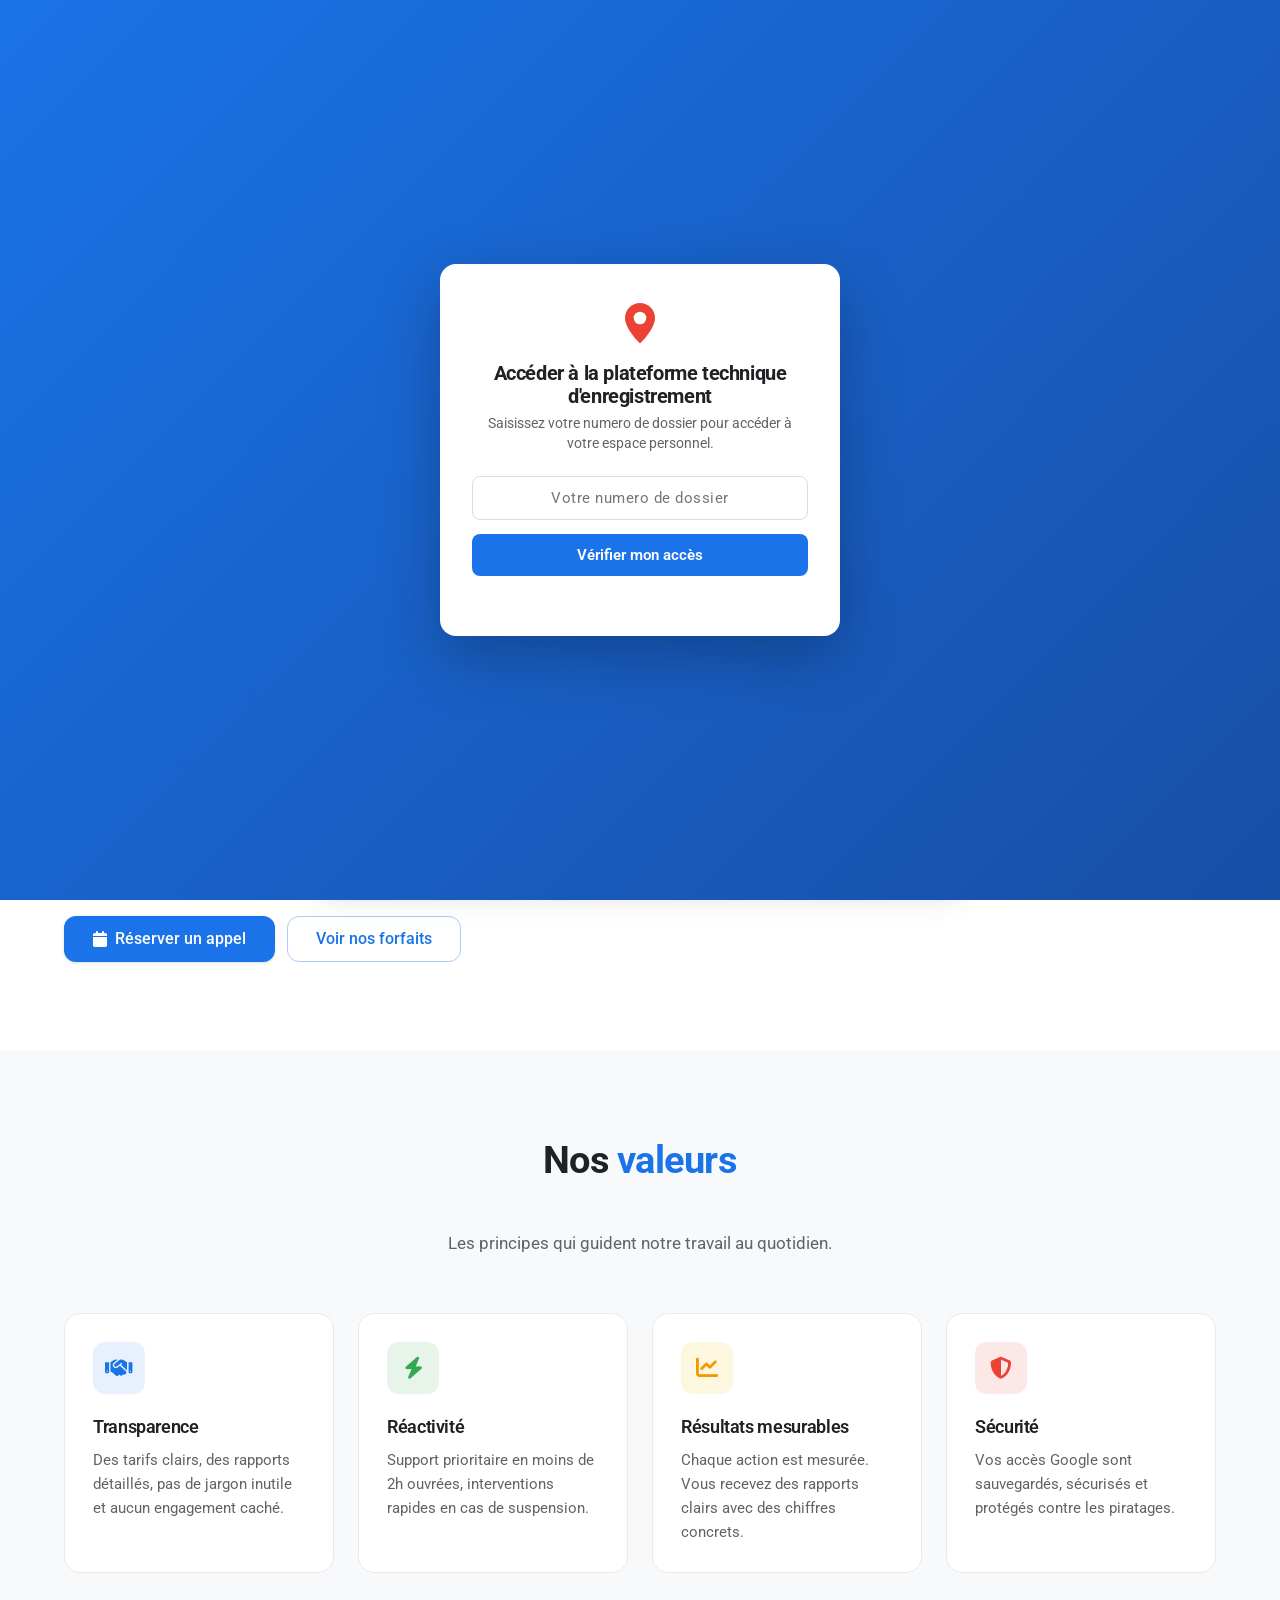
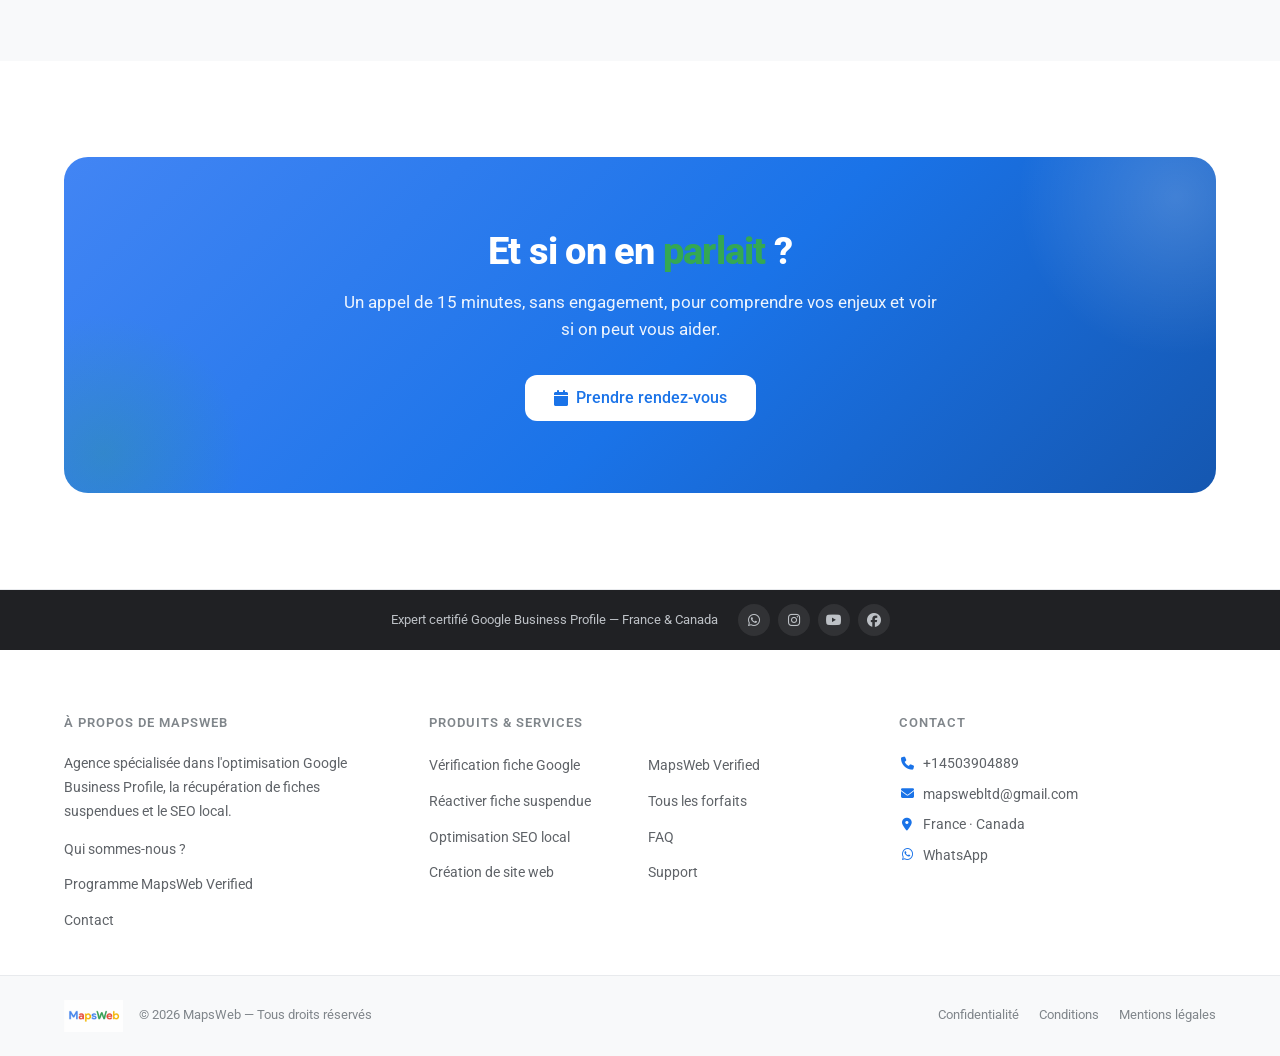
==== commit d6766287: "Update project and statistic counts in a-propos.html" ====
--- a/mapsweb-site/pages/a-propos.html
+++ b/mapsweb-site/pages/a-propos.html
@@ -58,7 +58,7 @@
         <span class="eyebrow">Notre histoire</span>
         <h2>Passionnés de visibilité locale au service de votre croissance</h2>
         <p>C'est une chose d'être passionné par quelque chose, mais c'en est une autre de mettre cette passion au service de résultats utiles. Notre objectif est simple : vous aider à atteindre vos objectifs commerciaux grâce à une visibilité maîtrisée sur Google.</p>
-        <p>Fondée par des experts certifiés Google Business Profile intervenant aussi bien en France qu'au Canada, MapsWeb accompagne aujourd'hui des centaines de TPE, PME, artisans, commerçants et franchises dans leur croissance locale.</p>
+        <p>Fondée par des experts certifiés Google Business Profile intervenant aussi bien en France qu'au Canada, MapsWeb accompagne aujourd'hui des milliers de TPE, PME, artisans, commerçants et franchises dans leur croissance locale.</p>
         <p>Nous croyons en une approche <strong>transparente</strong>, <strong>mesurable</strong> et <strong>sans langue de bois</strong> : chaque action a un objectif concret et chaque euro investi doit générer un retour.</p>
         <div class="about-cta">
           <a href="contact.html" class="btn btn-primary btn-lg"><i class="fa-solid fa-calendar"></i> Réserver un appel</a>
@@ -67,9 +67,9 @@
       </div>
       <div class="about-stats-wrap">
         <div class="about-stats">
-          <div class="stat"><b>650+</b><span>Projets livrés</span></div>
+          <div class="stat"><b>2570+</b><span>Projets livrés</span></div>
           <div class="stat"><b>97%</b><span>Taux de succès réactivations</span></div>
-          <div class="stat"><b>500+</b><span>Fiches optimisées</span></div>
+          <div class="stat"><b>1980+</b><span>Fiches optimisées</span></div>
           <div class="stat"><b>2 pays</b><span>France &amp; Canada</span></div>
         </div>
       </div>
